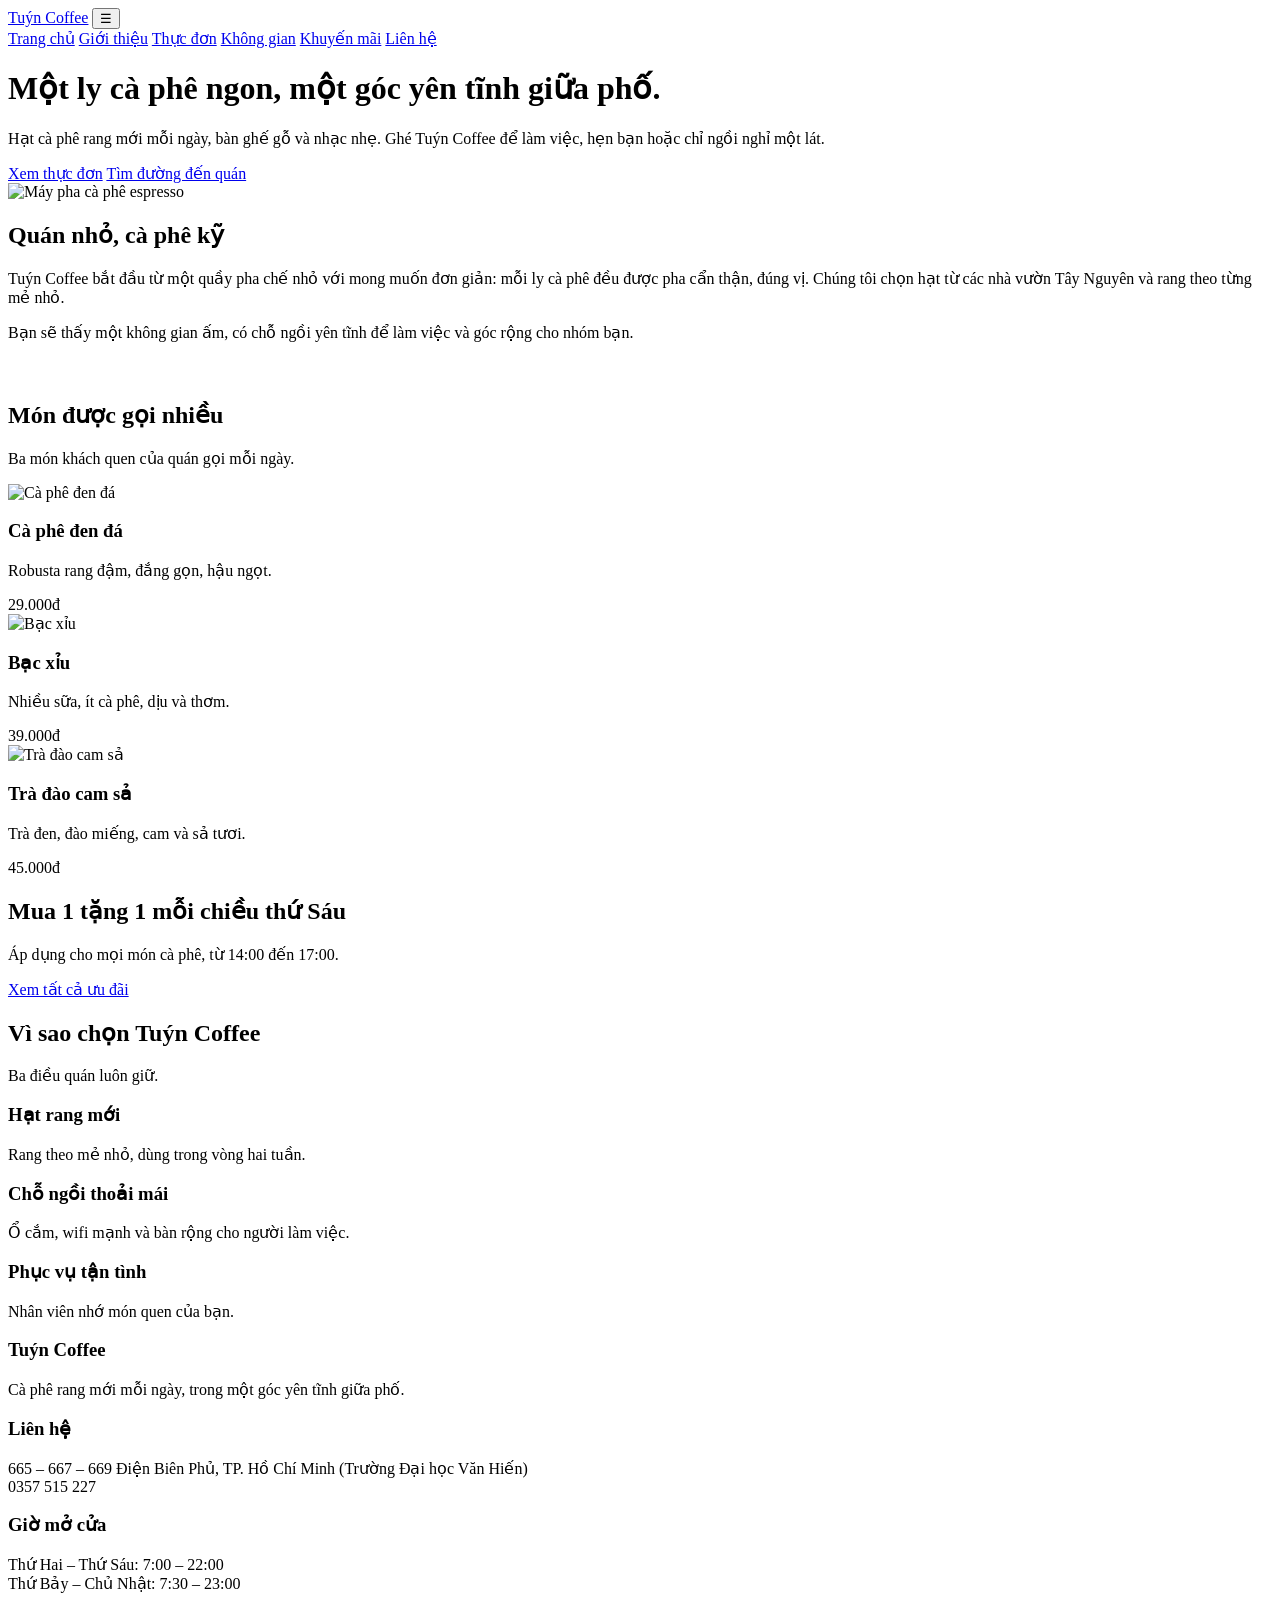
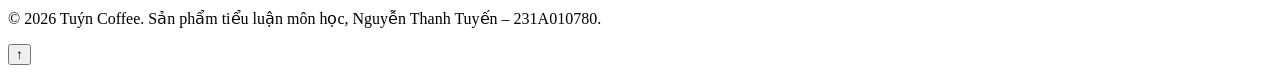
==== index.html @ 24b8392a "Add files via upload" ====
<!DOCTYPE html>
<html lang="vi">
    <head>
        <meta charset="UTF-8">
        <meta name="viewport" content="width=device-width, initial-scale=1">
        <title>Trang chủ | Tuýn Coffee</title>
        <meta
            name="description"
            content="Tuýn Coffee: thực đơn, không gian, khuyến mãi và thông tin liên hệ của quán cà phê.">
        <link rel="preconnect" href="https://fonts.googleapis.com">
        <link
            href="https://fonts.googleapis.com/css2?family=Be+Vietnam+Pro:wght@400;600;700&amp;family=Fraunces:wght@500;600&amp;display=swap&amp;subset=vietnamese"
            rel="stylesheet">
        <link rel="stylesheet" href="css/style.css">
    </head>
    <body>
        <header>
            <div class="wrap">
                <a class="logo" href="index.html">Tuýn Coffee</a>
                <button class="burger" aria-label="Mở menu">☰</button>
                <nav>
                    <a href="index.html" class="on">Trang chủ</a>
                    <a href="gioi-thieu.html">Giới thiệu</a>
                    <a href="thuc-don.html">Thực đơn</a>
                    <a href="khong-gian.html">Không gian</a>
                    <a href="khuyen-mai.html">Khuyến mãi</a>
                    <a href="lien-he.html">Liên hệ</a>
                </nav>
            </div>
        </header>

        <div class="hero">
            <div class="wrap">
                <h1>Một ly cà phê ngon, một góc yên tĩnh giữa phố.</h1>
                <p>Hạt cà phê rang mới mỗi ngày, bàn ghế gỗ và nhạc nhẹ. Ghé Tuýn Coffee để làm việc, hẹn bạn hoặc chỉ ngồi nghỉ một lát.</p>
                <a class="btn" href="thuc-don.html">Xem thực đơn</a>
                <a class="btn alt" href="lien-he.html">Tìm đường đến quán</a>
            </div>
        </div>

        <section>
            <div class="wrap two">
                <div class="ph">
                    <img src="images/about.jpg" alt="Máy pha cà phê espresso">
                </div>
                <div>
                    <h2 class="title">Quán nhỏ, cà phê kỹ</h2>
                    <p>Tuýn Coffee bắt đầu từ một quầy pha chế nhỏ với mong muốn đơn giản: mỗi ly cà phê đều được pha cẩn thận, đúng vị. Chúng tôi chọn hạt từ các nhà vườn Tây Nguyên và rang theo từng mẻ nhỏ.</p>
                    <p style="margin:12px 0 20px">Bạn sẽ thấy một không gian ấm, có chỗ ngồi yên tĩnh để làm việc và góc rộng cho nhóm bạn.</p>
                    <a
                        class="btn"
                        style="background:var(--green);color:#fff"
                        href="gioi-thieu.html">Câu chuyện của quán</a>
                </div>
            </div>
        </section>

        <section style="padding-top:0">
            <div class="wrap">
                <h2 class="title">Món được gọi nhiều</h2>
                <p class="sub">Ba món khách quen của quán gọi mỗi ngày.</p>
                <div class="grid">
                    <article class="card" data-cat="ca-phe">
                        <div class="ph">
                            <img src="images/cafe-den.jpg" alt="Cà phê đen đá">
                        </div>
                        <div class="t">
                            <h3>Cà phê đen đá</h3>
                            <p>Robusta rang đậm, đắng gọn, hậu ngọt.</p>
                            <span class="price">29.000đ</span>
                        </div>
                    </article>
                    <article class="card" data-cat="ca-phe">
                        <div class="ph">
                            <img src="images/bac-xiu.jpg" alt="Bạc xỉu">
                        </div>
                        <div class="t">
                            <h3>Bạc xỉu</h3>
                            <p>Nhiều sữa, ít cà phê, dịu và thơm.</p>
                            <span class="price">39.000đ</span>
                        </div>
                    </article>
                    <article class="card" data-cat="tra">
                        <div class="ph">
                            <img src="images/tra-dao.jpg" alt="Trà đào cam sả">
                        </div>
                        <div class="t">
                            <h3>Trà đào cam sả</h3>
                            <p>Trà đen, đào miếng, cam và sả tươi.</p>
                            <span class="price">45.000đ</span>
                        </div>
                    </article>
                </div>
            </div>
        </section>

        <div class="band">
            <div class="wrap">
                <div>
                    <h2>Mua 1 tặng 1 mỗi chiều thứ Sáu</h2>
                    <p>Áp dụng cho mọi món cà phê, từ 14:00 đến 17:00.</p>
                </div>
                <a class="btn" href="khuyen-mai.html">Xem tất cả ưu đãi</a>
            </div>
        </div>

        <section>
            <div class="wrap">
                <h2 class="title">Vì sao chọn Tuýn Coffee</h2>
                <p class="sub">Ba điều quán luôn giữ.</p>
                <div class="grid">
                    <div class="feat">
                        <h3>Hạt rang mới</h3>
                        <p>Rang theo mẻ nhỏ, dùng trong vòng hai tuần.</p>
                    </div>
                    <div class="feat">
                        <h3>Chỗ ngồi thoải mái</h3>
                        <p>Ổ cắm, wifi mạnh và bàn rộng cho người làm việc.</p>
                    </div>
                    <div class="feat">
                        <h3>Phục vụ tận tình</h3>
                        <p>Nhân viên nhớ món quen của bạn.</p>
                    </div>
                </div>
            </div>
        </section>

        <footer>
            <div class="wrap">
                <div class="grid">
                    <div>
                        <h3>Tuýn Coffee</h3>
                        <p>Cà phê rang mới mỗi ngày, trong một góc yên tĩnh giữa phố.</p>
                    </div>
                    <div>
                        <h3>Liên hệ</h3>
                        <p>665 – 667 – 669 Điện Biên Phủ, TP. Hồ Chí Minh (Trường Đại học Văn Hiến)<br>0357 515 227</p>
                    </div>
                    <div>
                        <h3>Giờ mở cửa</h3>
                        <p>Thứ Hai – Thứ Sáu: 7:00 – 22:00<br>Thứ Bảy – Chủ Nhật: 7:30 – 23:00</p>
                    </div>
                </div>
                <p class="copy">© 2026 Tuýn Coffee. Sản phẩm tiểu luận môn học, Nguyễn Thanh Tuyến – 231A010780.</p>
            </div>
        </footer>

        <button id="top" aria-label="Về đầu trang">↑</button>
        <script src="js/main.js"></script>
    </body>
</html>
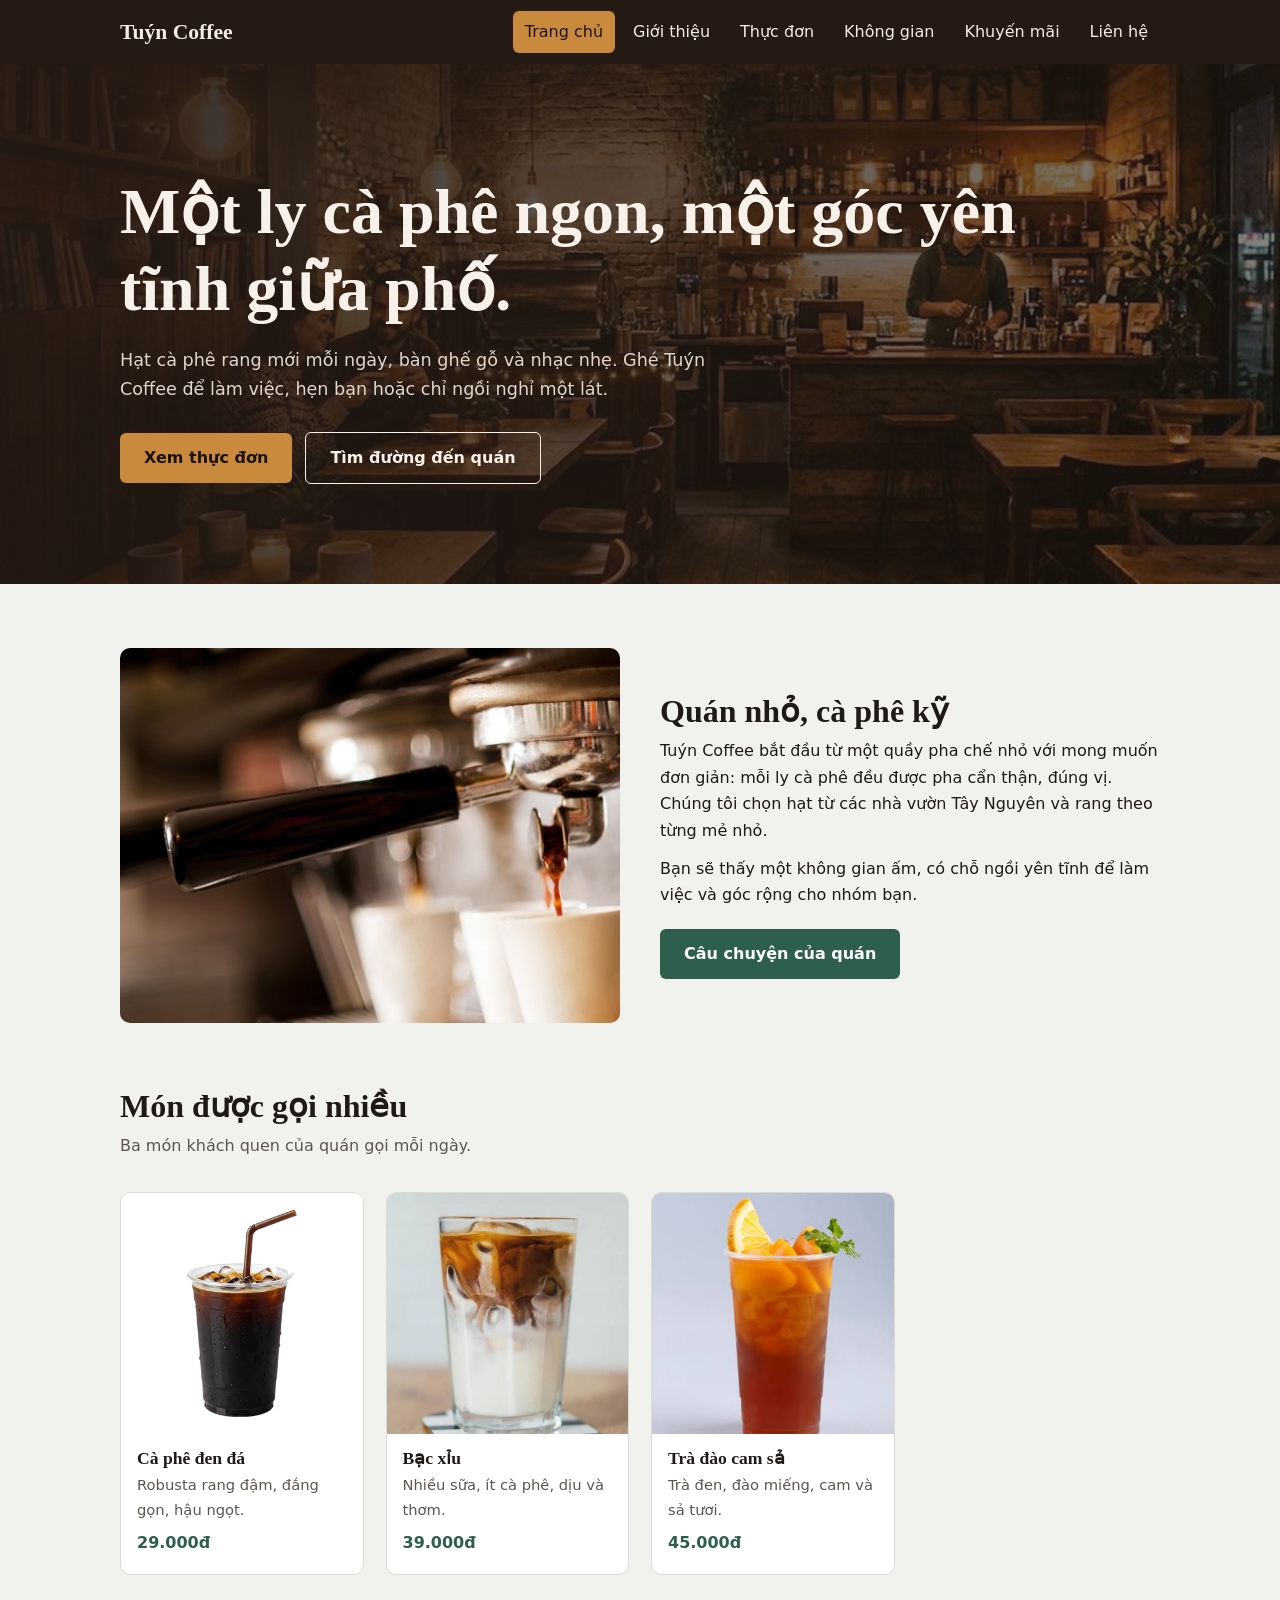
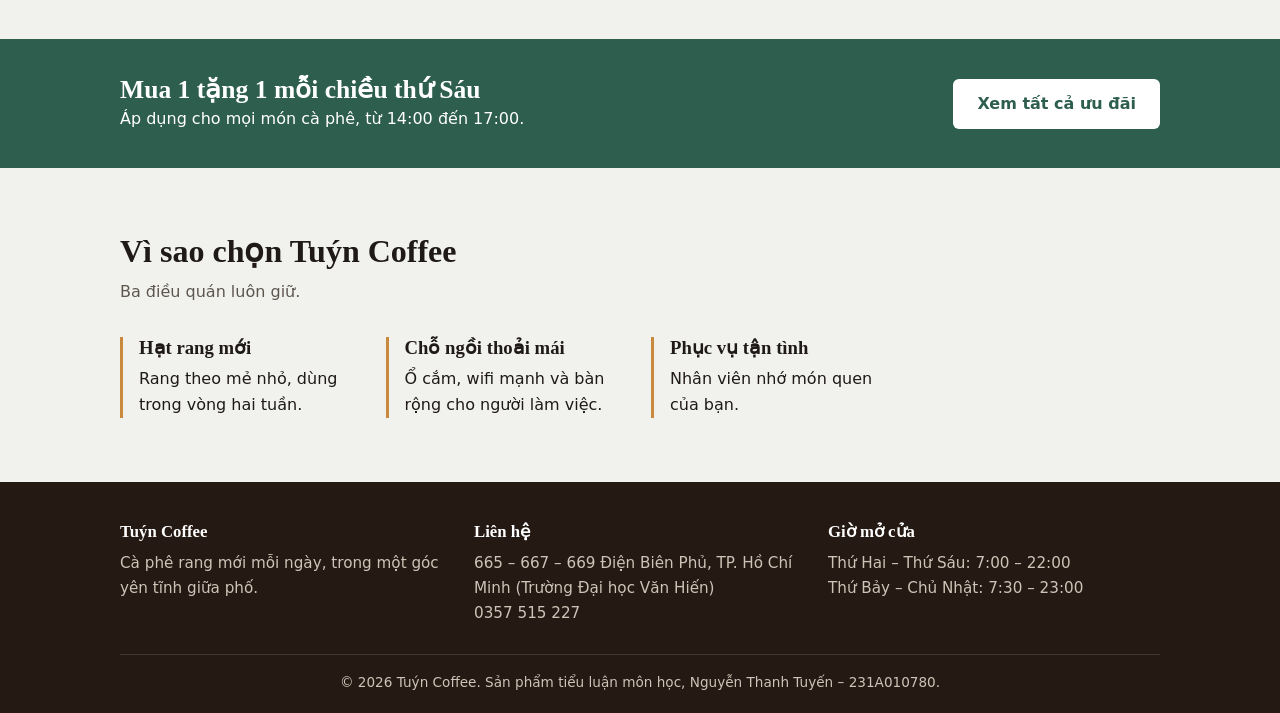
==== commit 2abacdbf: "Update index.html" ====
--- a/index.html
+++ b/index.html
@@ -145,7 +145,16 @@
             </div>
         </footer>
 
+        <!-- Khung xem ảnh lớn (Lightbox) -->
+        <div id="lb">
+            <button aria-label="Đóng">×</button>
+            <div class="ph">
+                <img src="" alt="">
+            </div>
+            <p></p>
+        </div>
+
         <button id="top" aria-label="Về đầu trang">↑</button>
         <script src="js/main.js"></script>
     </body>
-</html>+</html>
--- a/css/style.css
+++ b/css/style.css
@@ -0,0 +1,524 @@
+/* ===== Biến màu dùng chung ===== */
+:root {
+    --bg: #f1f2ee;
+    --ink: #1f1a17;
+    --dark: #241913;
+    --green: #2e5e4e;
+    --gold: #c98a3d;
+    --line: #d9dcd4;
+    --card: #fff;
+}
+ 
+/* ===== Cài đặt chung ===== */
+* {
+    box-sizing: border-box;
+    margin: 0;
+}
+
+body {
+    font: 16px/1.65 "Be Vietnam Pro", system-ui, sans-serif;
+    color: var(--ink);
+    background: var(--bg);
+}
+
+h1,
+h2,
+h3 {
+    font-family: Fraunces, Georgia, serif;
+    line-height: 1.2;
+}
+
+a {
+    color: inherit;
+}
+
+img {
+    max-width: 100%;
+}
+
+.wrap {
+    max-width: 1080px;
+    margin: auto;
+    padding: 0 20px;
+}
+
+/* ===== Thanh menu (header) ===== */
+header {
+    background: var(--dark);
+    color: #f3ede6;
+    position: sticky;
+    top: 0;
+    z-index: 20;
+}
+
+header .wrap {
+    display: flex;
+    align-items: center;
+    justify-content: space-between;
+    height: 64px;
+}
+
+.logo {
+    font: 600 1.35rem Fraunces, Georgia, serif;
+    text-decoration: none;
+}
+
+nav {
+    display: flex;
+    gap: 6px;
+}
+
+nav a {
+    padding: 8px 12px;
+    border-radius: 6px;
+    text-decoration: none;
+    transition: background .2s;
+}
+
+nav a:hover {
+    background: #3a2b22;
+}
+
+nav a.on {
+    background: var(--gold);
+    color: #1b120c;
+}
+
+.burger {
+    display: none;
+    background: none;
+    border: 1px solid #6b5a4e;
+    color: #fff;
+    border-radius: 6px;
+    padding: 6px 10px;
+    font-size: 1.1rem;
+}
+
+a:focus-visible,
+button:focus-visible,
+input:focus-visible,
+textarea:focus-visible {
+    outline: 3px solid var(--gold);
+    outline-offset: 2px;
+}
+
+/* ===== Khu vực nổi bật đầu Trang chủ (hero) ===== */
+.hero {
+    background-color: #241913;
+    background-image: linear-gradient(110deg, rgba(36,25,19,.94), rgba(36,25,19,.5)), url(../images/hero.jpg);
+    background-size: cover;
+    background-position: center 55%;
+    color: #f7f1ea;
+    padding: 110px 0 100px;
+}
+
+.hero h1 {
+    font-size: clamp(2.2rem, 6vw, 4rem);
+    max-width: 14em;
+    font-weight: 600;
+}
+
+.hero p {
+    max-width: 34em;
+    margin: 18px 0 28px;
+    color: #e0d6cb;
+    font-size: 1.1rem;
+}
+
+/* ===== Nút bấm ===== */
+.btn {
+    display: inline-block;
+    background: var(--gold);
+    color: #1b120c;
+    padding: 12px 24px;
+    border-radius: 6px;
+    text-decoration: none;
+    font-weight: 600;
+    border: 0;
+    cursor: pointer;
+    font-size: 1rem;
+    transition: transform .2s;
+}
+
+.btn:hover {
+    transform: translateY(-2px);
+}
+
+.btn.alt {
+    background: none;
+    border: 1.5px solid #f7f1ea;
+    color: #f7f1ea;
+    margin-left: 8px;
+}
+
+/* ===== Các khối nội dung ===== */
+section {
+    padding: 64px 0;
+}
+
+.title {
+    font-size: 2rem;
+    margin-bottom: 8px;
+}
+
+.sub {
+    color: #5d564f;
+    margin-bottom: 32px;
+    max-width: 40em;
+}
+
+/* ===== Tiêu đề các trang con ===== */
+.page-head {
+    background: var(--dark);
+    color: #f7f1ea;
+    padding: 56px 0;
+}
+
+.page-head h1 {
+    font-size: 2.4rem;
+}
+
+.page-head p {
+    color: #d8cdc1;
+    margin-top: 8px;
+}
+
+/* ===== Lưới và ô ảnh ===== */
+.grid {
+    display: grid;
+    gap: 22px;
+    grid-template-columns: repeat(auto-fill, minmax(230px, 1fr));
+}
+
+.two {
+    display: grid;
+    gap: 40px;
+    grid-template-columns: 1fr 1fr;
+    align-items: center;
+}
+
+.ph {
+    aspect-ratio: 4/3;
+    border-radius: 10px;
+    background-color: #6a4630;
+    overflow: hidden;
+}
+
+.ph img {
+    display: block;
+    width: 100%;
+    height: 100%;
+    object-fit: cover;
+}
+
+/* ===== Thẻ món và thẻ khuyến mãi ===== */
+.card {
+    background: var(--card);
+    border-radius: 10px;
+    overflow: hidden;
+    border: 1px solid var(--line);
+    transition: transform .2s;
+}
+
+.card:hover {
+    transform: translateY(-4px);
+}
+
+.card .ph {
+    border-radius: 0;
+    aspect-ratio: 1;
+}
+
+.card div.t {
+    padding: 14px 16px 18px;
+}
+
+.card h3 {
+    font-size: 1.1rem;
+}
+
+.card p {
+    font-size: .92rem;
+    color: #5d564f;
+    margin: 4px 0 8px;
+}
+
+.price {
+    color: var(--green);
+    font-weight: 700;
+}
+
+/* ===== Bộ lọc thực đơn ===== */
+.filters {
+    display: flex;
+    flex-wrap: wrap;
+    gap: 8px;
+    margin-bottom: 28px;
+}
+
+.filters button {
+    padding: 8px 16px;
+    border-radius: 999px;
+    border: 1.5px solid var(--green);
+    background: none;
+    color: var(--green);
+    cursor: pointer;
+    font: inherit;
+}
+
+.filters button.on {
+    background: var(--green);
+    color: #fff;
+}
+
+/* ===== Dải khuyến mãi ===== */
+.band {
+    background: var(--green);
+    color: #fff;
+    padding: 36px 0;
+}
+
+.band .wrap {
+    display: flex;
+    gap: 20px;
+    align-items: center;
+    justify-content: space-between;
+    flex-wrap: wrap;
+}
+
+.band h2 {
+    font-size: 1.6rem;
+}
+
+.band .btn {
+    background: #fff;
+    color: var(--green);
+}
+
+.badge {
+    position: absolute;
+    top: 12px;
+    left: 12px;
+    background: var(--gold);
+    color: #1b120c;
+    font-weight: 700;
+    padding: 4px 12px;
+    border-radius: 999px;
+    font-size: .9rem;
+}
+
+.promo {
+    position: relative;
+}
+
+.promo .ph {
+    aspect-ratio: 16/10;
+}
+
+.feat h3 {
+    margin-bottom: 6px;
+}
+
+.feat {
+    border-left: 3px solid var(--gold);
+    padding-left: 16px;
+}
+
+table {
+    border-collapse: collapse;
+    width: 100%;
+    max-width: 460px;
+    background: var(--card);
+}
+
+td {
+    padding: 10px 14px;
+    border-bottom: 1px solid var(--line);
+}
+
+td:last-child {
+    text-align: right;
+    font-weight: 600;
+}
+
+/* ===== Thư viện ảnh trang Không gian ===== */
+.tile {
+    cursor: pointer;
+    margin: 0;
+}
+
+.tile figcaption {
+    font-size: .9rem;
+    color: #5d564f;
+    margin-top: 6px;
+}
+
+.tile .ph {
+    transition: filter .2s;
+}
+
+.tile:hover .ph {
+    filter: brightness(1.1);
+}
+
+/* ===== Khung xem ảnh lớn (lightbox) ===== */
+#lb {
+    position: fixed;
+    inset: 0;
+    background: rgba(15, 10, 7, .92);
+    display: none;
+    align-items: center;
+    justify-content: center;
+    flex-direction: column;
+    z-index: 50;
+    padding: 20px;
+}
+
+#lb.open {
+    display: flex;
+}
+
+#lb .ph {
+    width: min(900px, 92vw);
+    aspect-ratio: 4/3;
+}
+
+#lb p {
+    color: #eee;
+    margin-top: 12px;
+}
+
+#lb button {
+    position: absolute;
+    top: 16px;
+    right: 20px;
+    font-size: 2rem;
+    background: none;
+    border: 0;
+    color: #fff;
+    cursor: pointer;
+}
+
+/* ===== Biểu mẫu liên hệ ===== */
+form {
+    display: grid;
+    gap: 14px;
+}
+
+label {
+    font-weight: 600;
+    font-size: .95rem;
+}
+
+input,
+textarea {
+    width: 100%;
+    padding: 11px 12px;
+    border: 1.5px solid #bfc3b9;
+    border-radius: 6px;
+    font: inherit;
+    margin-top: 4px;
+}
+
+.err {
+    display: block;
+    color: #b3261e;
+    font-size: .85rem;
+    min-height: 1.1em;
+}
+
+.ok {
+    color: var(--green);
+    font-weight: 600;
+}
+
+.map {
+    aspect-ratio: 16/9;
+    border-radius: 10px;
+    background: linear-gradient(135deg, #cfd6cb, #aab8ae);
+    display: flex;
+    align-items: center;
+    justify-content: center;
+    margin-top: 20px;
+}
+
+/* ===== Chân trang ===== */
+footer {
+    background: var(--dark);
+    color: #cfc3b7;
+    padding: 40px 0 20px;
+    font-size: .95rem;
+}
+
+footer .grid {
+    grid-template-columns: repeat(auto-fit, minmax(200px, 1fr));
+}
+
+footer h3 {
+    color: #fff;
+    margin-bottom: 8px;
+    font-size: 1.05rem;
+}
+
+.copy {
+    border-top: 1px solid #45352b;
+    margin-top: 28px;
+    padding-top: 16px;
+    text-align: center;
+    font-size: .85rem;
+}
+
+/* ===== Nút lên đầu trang ===== */
+#top {
+    position: fixed;
+    right: 18px;
+    bottom: 18px;
+    width: 44px;
+    height: 44px;
+    border-radius: 50%;
+    border: 0;
+    background: var(--gold);
+    font-size: 1.2rem;
+    cursor: pointer;
+    display: none;
+}
+
+/* ===== Giao diện điện thoại (màn hình hẹp) ===== */
+@media (max-width: 760px) {
+    .burger {
+        display: block;
+    }
+
+    nav {
+        display: none;
+        position: absolute;
+        top: 64px;
+        left: 0;
+        right: 0;
+        background: var(--dark);
+        flex-direction: column;
+        padding: 10px 20px;
+    }
+
+    nav.open {
+        display: flex;
+    }
+
+    .two {
+        grid-template-columns: 1fr;
+    }
+
+    .btn.alt {
+        margin: 10px 0 0;
+    }
+
+    .hero {
+        padding: 70px 0;
+    }
+}
+
+@media (prefers-reduced-motion: reduce) {
+    * {
+        transition: none !important;
+    }
+}
